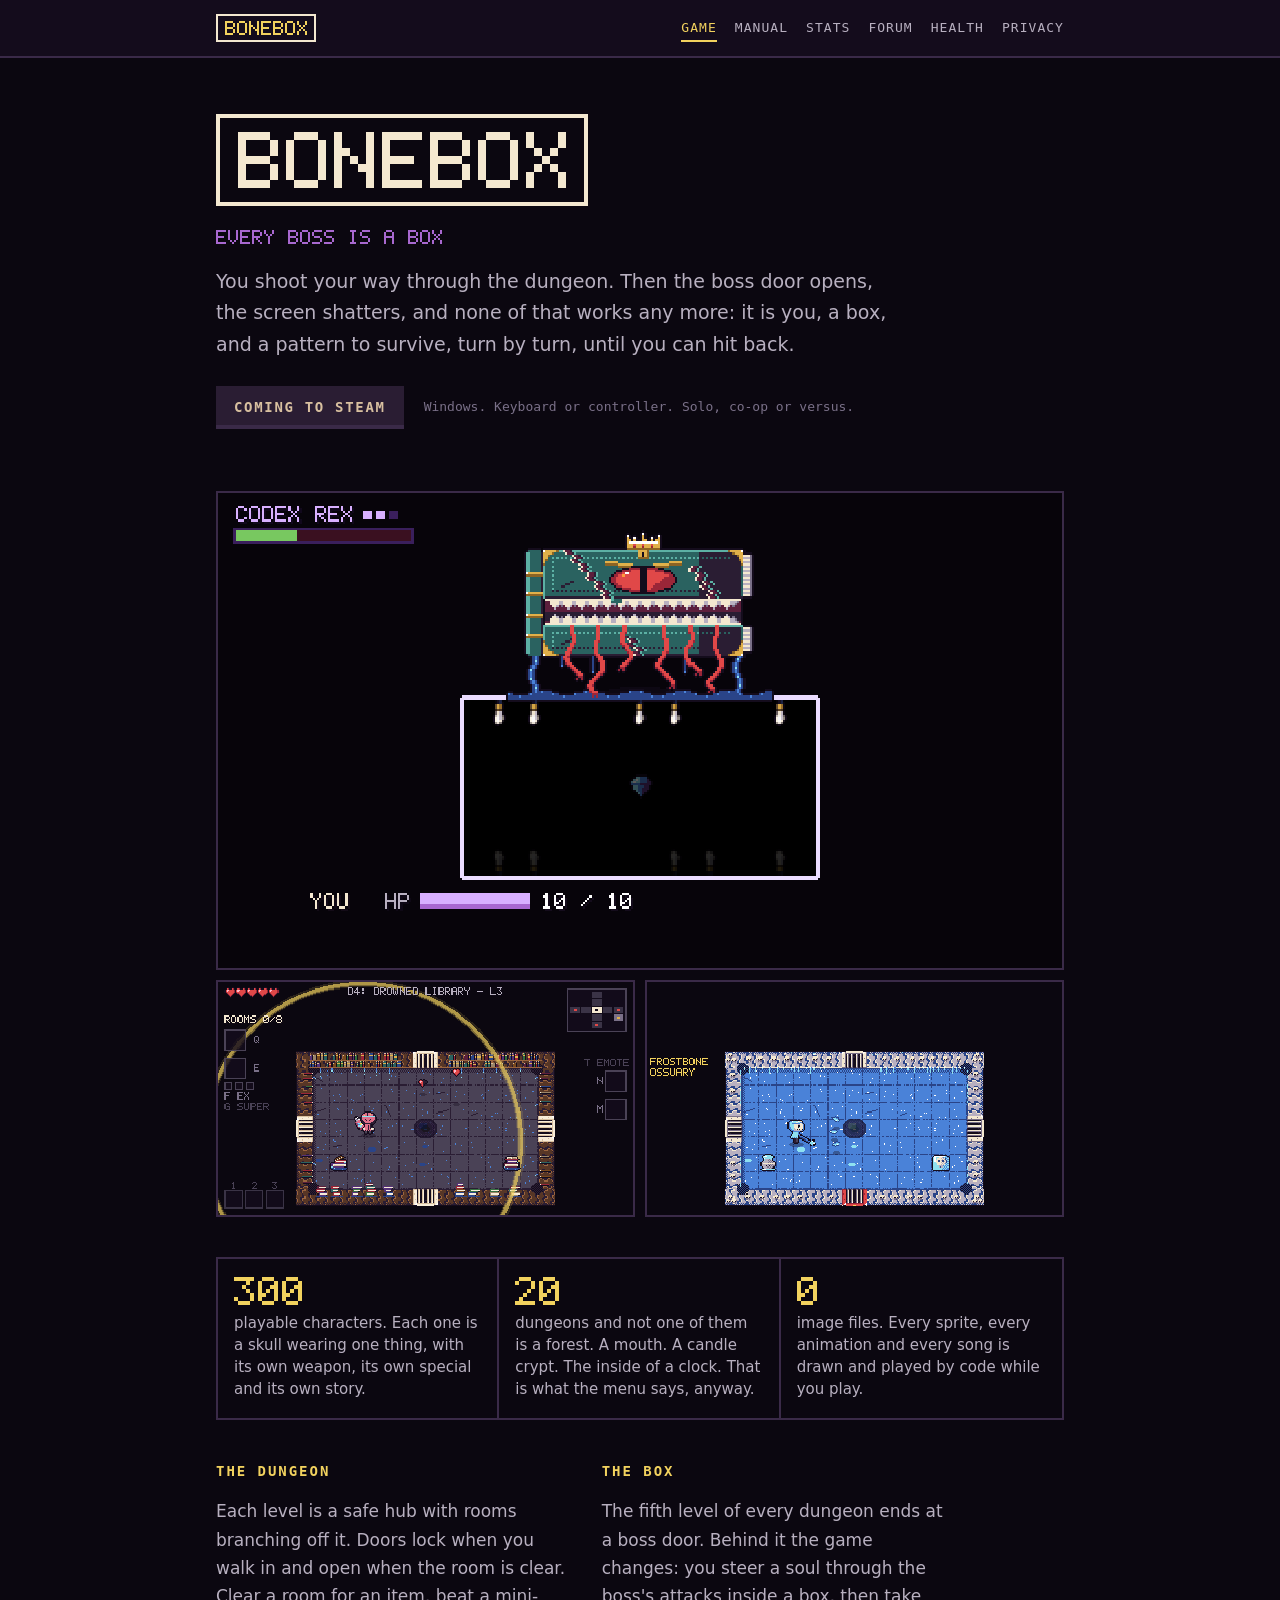
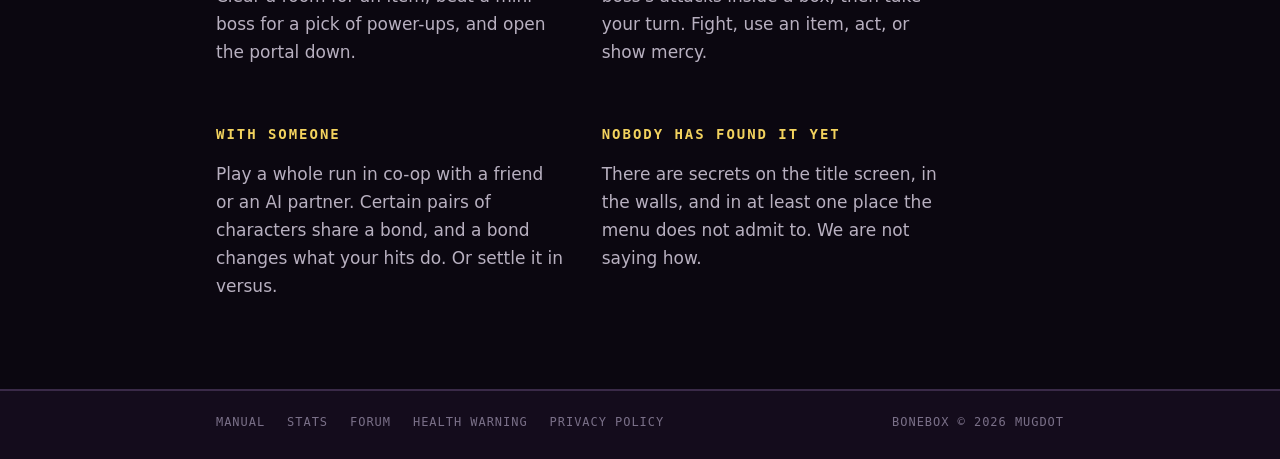
==== index.html @ 7d868695 "BONEBOX website: game page, manual, stats, forum, health warning, privacy policy Co-Authored-By: Cla" ====
<!doctype html>
<html lang="en">
<head>
<meta charset="utf-8">
<meta name="viewport" content="width=device-width, initial-scale=1">
<title>BONEBOX</title>
<meta name="description" content="BONEBOX is a pixel dungeon crawler where every boss traps you in a box. 300 playable skeletons, 20 dungeons, co-op and versus.">
<meta name="theme-color" content="#0b0710">
<link rel="stylesheet" href="css/site.css">
</head>
<body>
<header class="top">
  <div class="wrap">
    <a class="brand" href="" aria-label="BONEBOX home"><span class="px" data-scale="2">BONEBOX</span></a>
    <nav class="nav" aria-label="Site">
        <a href="" aria-current="page">Game</a>
        <a href="manual/">Manual</a>
        <a href="stats/">Stats</a>
        <a href="forum/">Forum</a>
        <a href="health/">Health</a>
        <a href="privacy/">Privacy</a>
    </nav>
  </div>
</header>
<main>
  <div class="wrap">
    <section class="hero">
      <div class="logo"><h1 class="px" data-scale="8" style="margin:0">BONEBOX</h1></div>
      <p class="tag px" data-scale="2" data-color="#a868d0">EVERY BOSS IS A BOX</p>
      <p class="pitch">You shoot your way through the dungeon. Then the boss door opens, the screen shatters, and none of that works any more: it is you, a box, and a pattern to survive, turn by turn, until you can hit back.</p>
      <div class="cta-row">
        <span class="cta soon">Coming to Steam</span>
        <span class="cta-note">Windows. Keyboard or controller. Solo, co-op or versus.</span>
      </div>
    </section>

    <div class="shots">
      <figure><img src="img/shot-boss.png" width="1152" height="648" alt="A boss fight: Codex Rex, a living book with teeth, looms over the battle box while candle flames line its edges."></figure>
      <figure><img src="img/shot-dungeon.png" width="1152" height="648" alt="A hero stands in a hub room of the Drowned Library, with the level map and item slots around the room."></figure>
      <figure><img src="img/shot-worlds.png" width="1152" height="648" alt="A frost-blue ossuary room with skull-lined walls, a hero swinging at an ice skull."></figure>
    </div>

    <div class="facts">
      <div class="fact"><div class="n px" data-scale="4" data-color="#f2d25e">300</div><p>playable characters. Each one is a skull wearing one thing, with its own weapon, its own special and its own story.</p></div>
      <div class="fact"><div class="n px" data-scale="4" data-color="#f2d25e">20</div><p>dungeons and not one of them is a forest. A mouth. A candle crypt. The inside of a clock. That is what the menu says, anyway.</p></div>
      <div class="fact"><div class="n px" data-scale="4" data-color="#f2d25e">0</div><p>image files. Every sprite, every animation and every song is drawn and played by code while you play.</p></div>
    </div>

    <div class="cols prose">
      <section>
        <h2>The dungeon</h2>
        <p>Each level is a safe hub with rooms branching off it. Doors lock when you walk in and open when the room is clear. Clear a room for an item, beat a mini-boss for a pick of power-ups, and open the portal down.</p>
      </section>
      <section>
        <h2>The box</h2>
        <p>The fifth level of every dungeon ends at a boss door. Behind it the game changes: you steer a soul through the boss's attacks inside a box, then take your turn. Fight, use an item, act, or show mercy.</p>
      </section>
      <section>
        <h2>With someone</h2>
        <p>Play a whole run in co-op with a friend or an AI partner. Certain pairs of characters share a bond, and a bond changes what your hits do. Or settle it in versus.</p>
      </section>
      <section>
        <h2>Nobody has found it yet</h2>
        <p>There are secrets on the title screen, in the walls, and in at least one place the menu does not admit to. We are not saying how.</p>
      </section>
    </div>
  </div>
</main>
<footer class="foot">
  <div class="wrap">
    <a href="manual/">Manual</a>
    <a href="stats/">Stats</a>
    <a href="forum/">Forum</a>
    <a href="health/">Health warning</a>
    <a href="privacy/">Privacy policy</a>
    <span class="right">BONEBOX &copy; 2026 Mugdot</span>
  </div>
</footer>
<script src="js/pixel-glyphs.js"></script>
<script src="js/pixel.js"></script>

</body>
</html>
---- css/site.css ----
/* BONEBOX site. One dark world on purpose: the game is bone on near-black. */
:root {
  --ink: #0b0710;
  --panel: #140c1c;
  --room: #2a1d33;
  --line: #3a2a48;
  --bone: #f4e8d0;
  --bone-mid: #d8c0a0;
  --bone-dim: #9a8468;
  --soft: #b8b0c0;
  --dim: #7a7088;
  --gold: #f2d25e;
  --violet: #a868d0;
  --cyan: #8ee0f0;
  --red: #e04848;
  --body: "Segoe UI", system-ui, -apple-system, "Helvetica Neue", Arial, sans-serif;
  --mono: ui-monospace, "Cascadia Mono", Consolas, "DejaVu Sans Mono", monospace;
}

* { box-sizing: border-box; }

html { background: var(--ink); }

body {
  margin: 0;
  background: var(--ink);
  color: var(--bone);
  font: 17px/1.65 var(--body);
  -webkit-font-smoothing: antialiased;
}

a { color: var(--gold); text-underline-offset: 3px; }
a:hover { color: var(--bone); }
a:focus-visible, button:focus-visible { outline: 2px solid var(--cyan); outline-offset: 3px; }

.wrap { max-width: 880px; margin: 0 auto; padding: 0 16px; }

/* ---- header ---- */
.top { border-bottom: 2px solid var(--line); background: var(--panel); }
.top .wrap { display: flex; flex-wrap: wrap; align-items: center; gap: 10px 24px; padding-top: 14px; padding-bottom: 14px; }
.brand { display: inline-flex; line-height: 0; border: 2px solid var(--bone); padding: 5px 7px; }
.brand:hover { border-color: var(--gold); }
.nav { display: flex; flex-wrap: wrap; gap: 4px 18px; margin-left: auto; }
.nav a {
  font: 13px/1 var(--mono);
  letter-spacing: 0.08em;
  text-transform: uppercase;
  text-decoration: none;
  color: var(--soft);
  padding: 6px 0;
  border-bottom: 2px solid transparent;
}
.nav a:hover { color: var(--bone); }
.nav a[aria-current="page"] { color: var(--gold); border-bottom-color: var(--gold); }

/* ---- pixel lettering (drawn by js/pixel.js from the game's own font) ---- */
.px { display: block; line-height: 0; }
.px svg { display: block; max-width: 100%; height: auto; shape-rendering: crispEdges; }
.px .px-text { position: absolute; width: 1px; height: 1px; overflow: hidden; clip: rect(0 0 0 0); white-space: nowrap; }
/* Before the script runs (or without it) the words are still there, as words. */
.px:not(.px-done) { font: 700 28px/1.2 var(--mono); letter-spacing: 0.1em; text-transform: uppercase; }

/* ---- page head ---- */
.page-head { padding: 44px 0 8px; }
.page-head h1 { margin: 0 0 14px; color: var(--bone); }
.page-head .lede { margin: 0; color: var(--soft); max-width: 62ch; }
.bone-rule { margin: 22px 0 0; line-height: 0; }
.bone-rule svg { shape-rendering: crispEdges; }

/* ---- prose ---- */
main { padding-bottom: 72px; }
.prose { max-width: 68ch; }
.prose h2 {
  margin: 44px 0 10px;
  font: 700 14px/1.3 var(--mono);
  letter-spacing: 0.14em;
  text-transform: uppercase;
  color: var(--gold);
}
.prose h3 { margin: 26px 0 6px; font-size: 17px; color: var(--bone); }
.prose p, .prose li { color: var(--soft); }
.prose strong { color: var(--bone); font-weight: 600; }
.prose ul { padding-left: 20px; }
.prose li { margin: 4px 0; }
.note { border-left: 3px solid var(--violet); padding: 2px 0 2px 14px; margin: 18px 0; }
.note p { margin: 6px 0; }
.stamp { font: 13px/1.4 var(--mono); color: var(--dim); letter-spacing: 0.04em; }

/* ---- tables (controls) ---- */
.table-scroll { overflow-x: auto; margin: 12px 0 4px; }
table { border-collapse: collapse; width: 100%; min-width: 440px; }
th, td { text-align: left; padding: 8px 10px; border-bottom: 1px solid var(--line); vertical-align: top; }
th { font: 700 12px/1.3 var(--mono); letter-spacing: 0.12em; text-transform: uppercase; color: var(--dim); }
td { color: var(--soft); }
td:first-child { color: var(--bone); white-space: nowrap; }
kbd {
  display: inline-block;
  font: 12px/1 var(--mono);
  color: var(--ink);
  background: var(--bone-mid);
  border-bottom: 2px solid var(--bone-dim);
  padding: 4px 6px 3px;
  margin: 1px 2px 1px 0;
}

/* ---- home ---- */
.hero { padding: 56px 0 28px; }
.hero .logo { display: inline-block; border: 4px solid var(--bone); padding: 14px 18px; line-height: 0; max-width: 100%; }
.hero .tag { margin: 16px 0 0; }
.hero .pitch { margin: 22px 0 0; max-width: 56ch; font-size: 19px; color: var(--soft); }
.cta-row { display: flex; flex-wrap: wrap; align-items: center; gap: 12px 20px; margin-top: 26px; }
.cta {
  display: inline-block;
  font: 700 14px/1 var(--mono);
  letter-spacing: 0.12em;
  text-transform: uppercase;
  text-decoration: none;
  color: var(--ink);
  background: var(--gold);
  border-bottom: 4px solid #b8922a;
  padding: 14px 18px 11px;
}
.cta:hover { color: var(--ink); background: var(--bone); border-bottom-color: var(--bone-dim); }
.cta.soon { background: var(--room); color: var(--bone-mid); border-bottom-color: var(--line); cursor: default; }
.cta-note { font: 13px/1.4 var(--mono); color: var(--dim); }

.shots { display: grid; grid-template-columns: repeat(2, 1fr); gap: 10px; margin: 34px 0 0; }
.shots figure { margin: 0; border: 2px solid var(--line); background: #000; line-height: 0; }
.shots figure:first-child { grid-column: 1 / -1; }
.shots img { width: 100%; height: auto; image-rendering: pixelated; display: block; }

.facts { display: grid; grid-template-columns: repeat(3, 1fr); gap: 0; margin: 40px 0 0; border: 2px solid var(--line); }
.fact { padding: 18px 16px; border-right: 2px solid var(--line); }
.fact:last-child { border-right: 0; }
.fact .n { color: var(--gold); margin-bottom: 8px; }
.fact p { margin: 0; color: var(--soft); font-size: 15px; line-height: 1.45; }

.cols { display: grid; grid-template-columns: repeat(2, 1fr); gap: 8px 36px; margin-top: 8px; }
.cols section h2 { margin-top: 34px; }

/* ---- stats ---- */
.numbers { display: grid; grid-template-columns: repeat(3, 1fr); gap: 0; border: 2px solid var(--line); margin-top: 14px; }
.numbers .cell { padding: 16px; border-right: 2px solid var(--line); border-bottom: 2px solid var(--line); }
.numbers .cell:nth-child(3n) { border-right: 0; }
.numbers .cell:nth-last-child(-n + 3) { border-bottom: 0; }
.numbers .n { color: var(--bone); margin-bottom: 8px; }
.numbers .l { font: 12px/1.35 var(--mono); letter-spacing: 0.1em; text-transform: uppercase; color: var(--dim); }
.numbers.mine .n { color: var(--gold); }
.empty { border: 2px dashed var(--line); padding: 18px 16px; color: var(--soft); margin-top: 14px; }
.empty p { margin: 0; }

/* ---- footer ---- */
.foot { border-top: 2px solid var(--line); background: var(--panel); padding: 22px 0 28px; }
.foot .wrap { display: flex; flex-wrap: wrap; gap: 8px 22px; align-items: baseline; }
.foot a, .foot span { font: 12px/1.5 var(--mono); letter-spacing: 0.08em; text-transform: uppercase; color: var(--dim); text-decoration: none; }
.foot a:hover { color: var(--bone); }
.foot .right { margin-left: auto; }

@media (max-width: 640px) {
  body { font-size: 16px; }
  .nav { margin-left: 0; }
  .hero { padding-top: 36px; }
  .shots { grid-template-columns: 1fr; }
  .facts, .numbers { grid-template-columns: 1fr; }
  .fact { border-right: 0; border-bottom: 2px solid var(--line); }
  .fact:last-child { border-bottom: 0; }
  .numbers .cell, .numbers .cell:nth-child(3n) { border-right: 0; border-bottom: 2px solid var(--line); }
  .numbers .cell:nth-last-child(-n + 3) { border-bottom: 2px solid var(--line); }
  .numbers .cell:last-child { border-bottom: 0; }
  .cols { grid-template-columns: 1fr; }
  .foot .right { margin-left: 0; }
}

@media (prefers-reduced-motion: reduce) {
  * { animation: none !important; transition: none !important; }
}
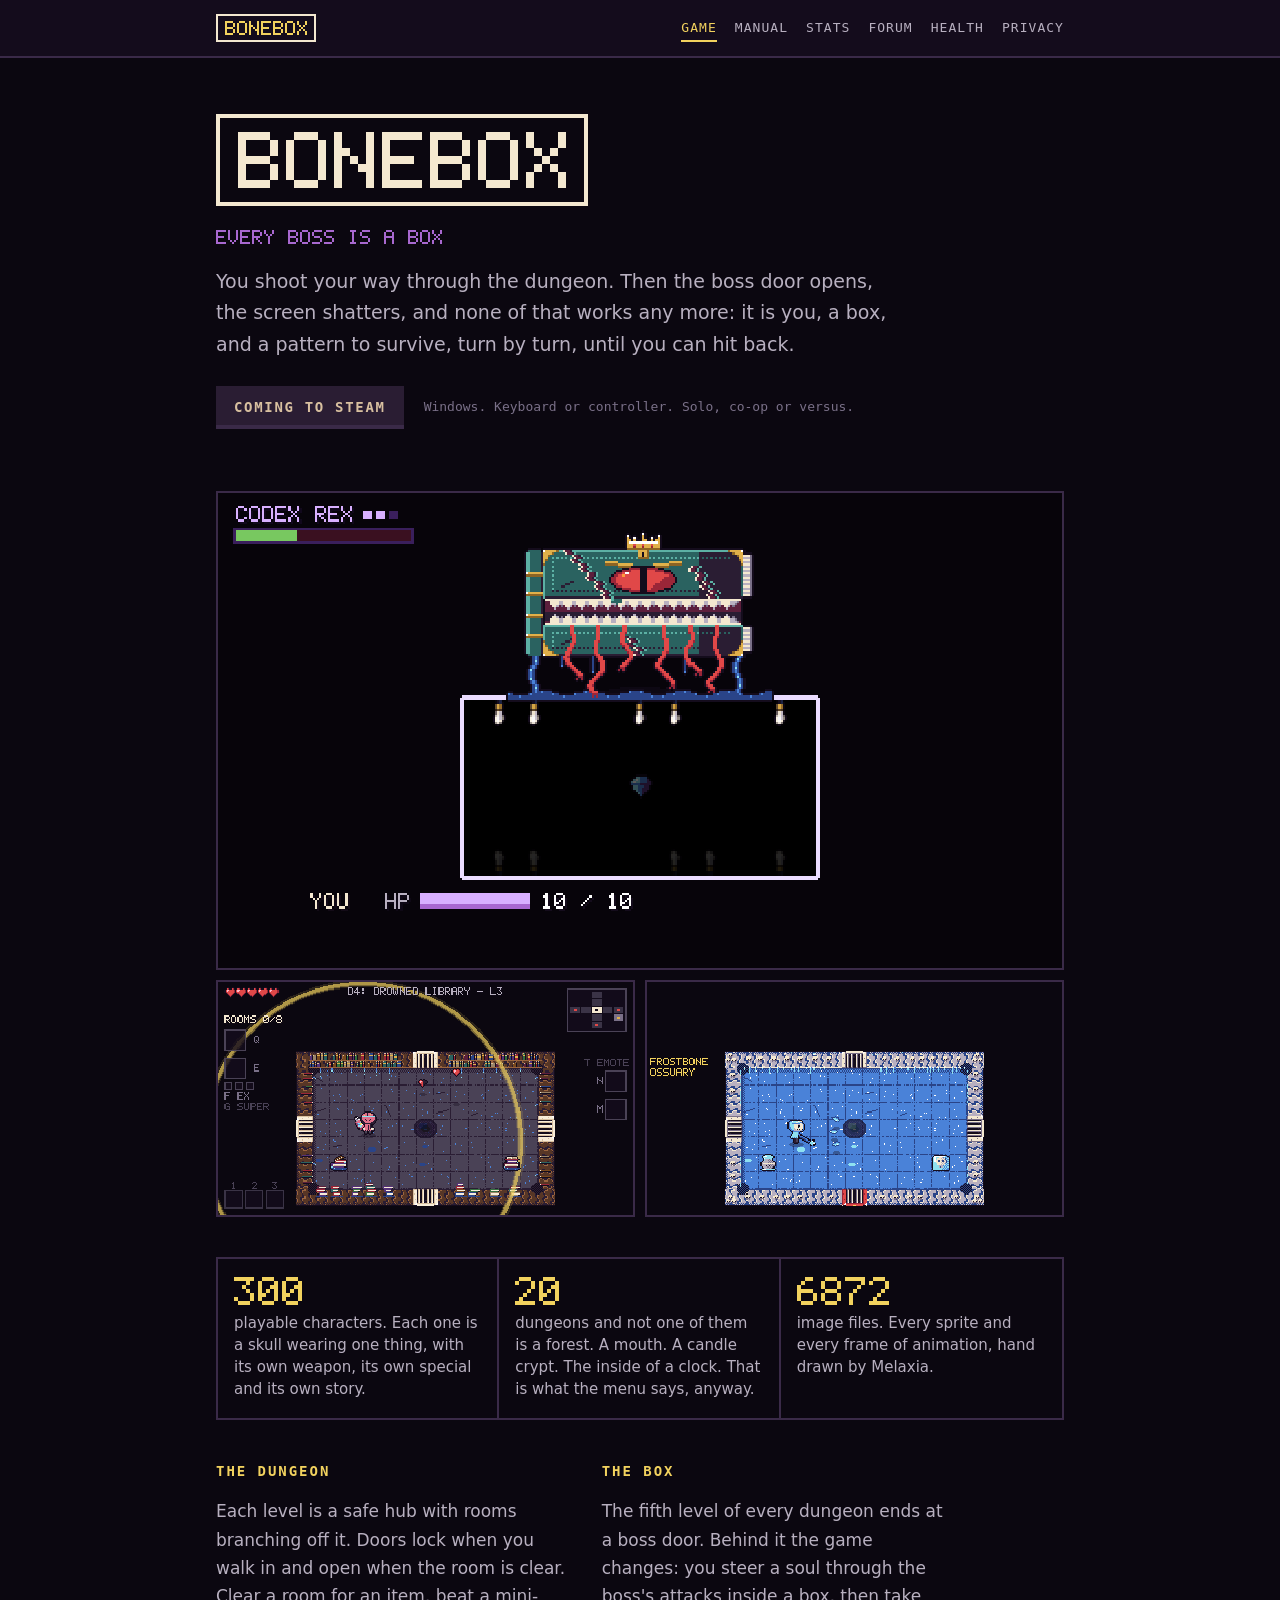
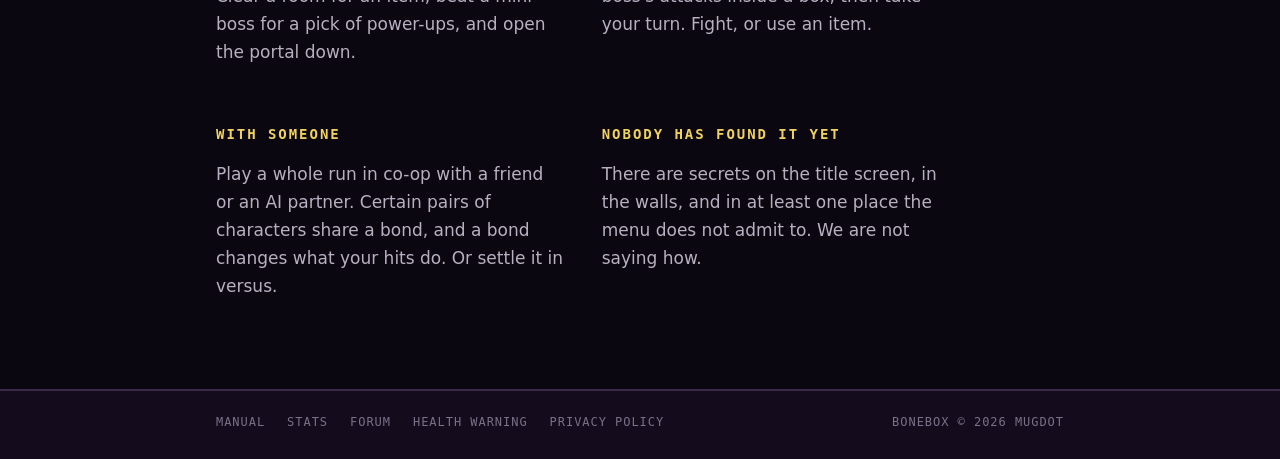
==== commit 9dc6c300: "Site copy: hand-drawn art credit, fight or item, file counts, records section removed Co-Authored-By" ====
--- a/index.html
+++ b/index.html
@@ -43,7 +43,7 @@
     <div class="facts">
       <div class="fact"><div class="n px" data-scale="4" data-color="#f2d25e">300</div><p>playable characters. Each one is a skull wearing one thing, with its own weapon, its own special and its own story.</p></div>
       <div class="fact"><div class="n px" data-scale="4" data-color="#f2d25e">20</div><p>dungeons and not one of them is a forest. A mouth. A candle crypt. The inside of a clock. That is what the menu says, anyway.</p></div>
-      <div class="fact"><div class="n px" data-scale="4" data-color="#f2d25e">0</div><p>image files. Every sprite, every animation and every song is drawn and played by code while you play.</p></div>
+      <div class="fact"><div class="n px" data-scale="4" data-color="#f2d25e">6872</div><p>image files. Every sprite and every frame of animation, hand drawn by Melaxia.</p></div>
     </div>
 
     <div class="cols prose">
@@ -53,7 +53,7 @@
       </section>
       <section>
         <h2>The box</h2>
-        <p>The fifth level of every dungeon ends at a boss door. Behind it the game changes: you steer a soul through the boss's attacks inside a box, then take your turn. Fight, use an item, act, or show mercy.</p>
+        <p>The fifth level of every dungeon ends at a boss door. Behind it the game changes: you steer a soul through the boss's attacks inside a box, then take your turn. Fight, or use an item.</p>
       </section>
       <section>
         <h2>With someone</h2>
